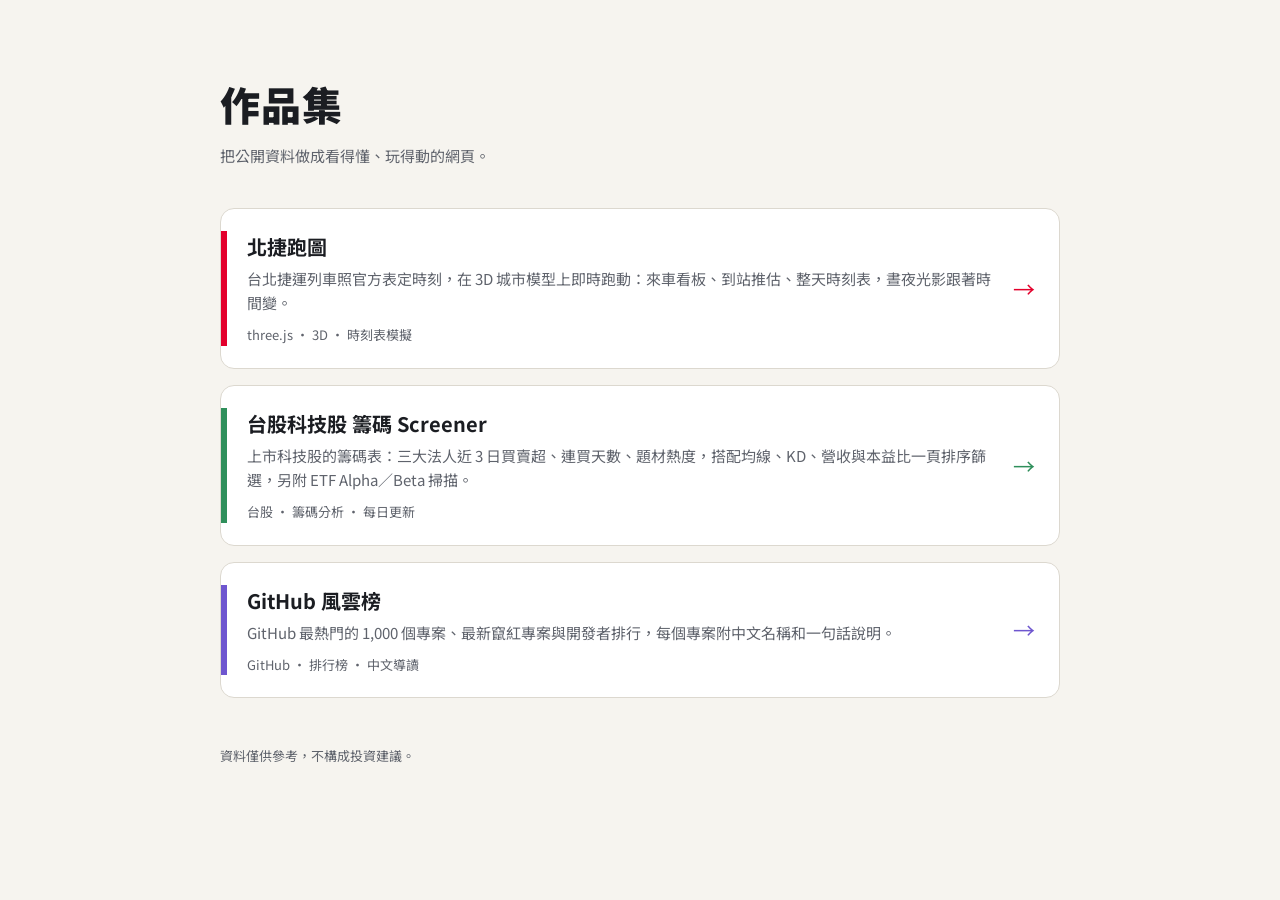
==== index.html @ ba65b97c "作品集：北捷跑圖、台股科技股籌碼 Screener、GitHub 風雲榜（只含成品頁面）" ====
<!doctype html>
<html lang="zh-Hant">
<head>
<meta charset="utf-8">
<meta name="viewport" content="width=device-width, initial-scale=1">
<title>josh40110 作品集</title>
<meta name="description" content="三個資料視覺化作品：台北捷運 3D 跑圖、台股科技股籌碼表、GitHub 風雲榜。">
<link rel="icon" href="data:,">
<link rel="preconnect" href="https://fonts.googleapis.com">
<link rel="preconnect" href="https://fonts.gstatic.com" crossorigin>
<link href="https://fonts.googleapis.com/css2?family=Noto+Sans+TC:wght@400;500;700;900&display=swap" rel="stylesheet">
<style>
  :root { --bg:#f6f4ef; --ink:#1b1d22; --mute:#5f636c; --line:#dcd8cf; --card:#fff; }
  @media (prefers-color-scheme: dark) { :root { --bg:#14161b; --ink:#ecebe7; --mute:#9a9ea7; --line:#2b2f37; --card:#1b1e24; } }
  * { box-sizing:border-box; }
  body { margin:0; background:var(--bg); color:var(--ink); font-family:"Noto Sans TC",system-ui,sans-serif; line-height:1.6; }
  main { max-width:880px; margin:0 auto; padding:72px 20px 56px; }
  h1 { font-size:clamp(28px,5vw,40px); font-weight:900; margin:0 0 8px; letter-spacing:.02em; }
  .lead { color:var(--mute); margin:0 0 40px; }
  ul { list-style:none; margin:0; padding:0; display:grid; gap:16px; }
  a.card { display:grid; grid-template-columns:6px 1fr auto; gap:20px; align-items:center; padding:22px 24px 22px 0;
    background:var(--card); border:1px solid var(--line); border-radius:14px; color:inherit; text-decoration:none;
    transition:transform .15s ease, border-color .15s ease; overflow:hidden; }
  a.card:hover, a.card:focus-visible { transform:translateY(-2px); border-color:var(--accent); outline:none; }
  .bar { align-self:stretch; background:var(--accent); }
  h2 { font-size:20px; margin:0 0 4px; }
  p { margin:0; color:var(--mute); font-size:15px; }
  .tags { margin-top:10px; font-size:13px; color:var(--mute); }
  .go { font-size:22px; color:var(--accent); }
  footer { margin-top:48px; font-size:13px; color:var(--mute); }
  @media (max-width:520px) { a.card { grid-template-columns:6px 1fr; } .go { display:none; } }
</style>
</head>
<body>
<main>
  <h1>作品集</h1>
  <p class="lead">把公開資料做成看得懂、玩得動的網頁。</p>
  <ul>
    <li><a class="card" href="mrt/" style="--accent:#E3002C">
      <span class="bar"></span>
      <div><h2>北捷跑圖</h2>
        <p>台北捷運列車照官方表定時刻，在 3D 城市模型上即時跑動：來車看板、到站推估、整天時刻表，晝夜光影跟著時間變。</p>
        <div class="tags">three.js · 3D · 時刻表模擬</div></div>
      <span class="go" aria-hidden="true">→</span></a></li>
    <li><a class="card" href="tw-tech/" style="--accent:#2F8F5B">
      <span class="bar"></span>
      <div><h2>台股科技股 籌碼 Screener</h2>
        <p>上市科技股的籌碼表：三大法人近 3 日買賣超、連買天數、題材熱度，搭配均線、KD、營收與本益比一頁排序篩選，另附 ETF Alpha／Beta 掃描。</p>
        <div class="tags">台股 · 籌碼分析 · 每日更新</div></div>
      <span class="go" aria-hidden="true">→</span></a></li>
    <li><a class="card" href="github-rank/" style="--accent:#6E56CF">
      <span class="bar"></span>
      <div><h2>GitHub 風雲榜</h2>
        <p>GitHub 最熱門的 1,000 個專案、最新竄紅專案與開發者排行，每個專案附中文名稱和一句話說明。</p>
        <div class="tags">GitHub · 排行榜 · 中文導讀</div></div>
      <span class="go" aria-hidden="true">→</span></a></li>
  </ul>
  <footer>資料僅供參考，不構成投資建議。</footer>
</main>
</body>
</html>
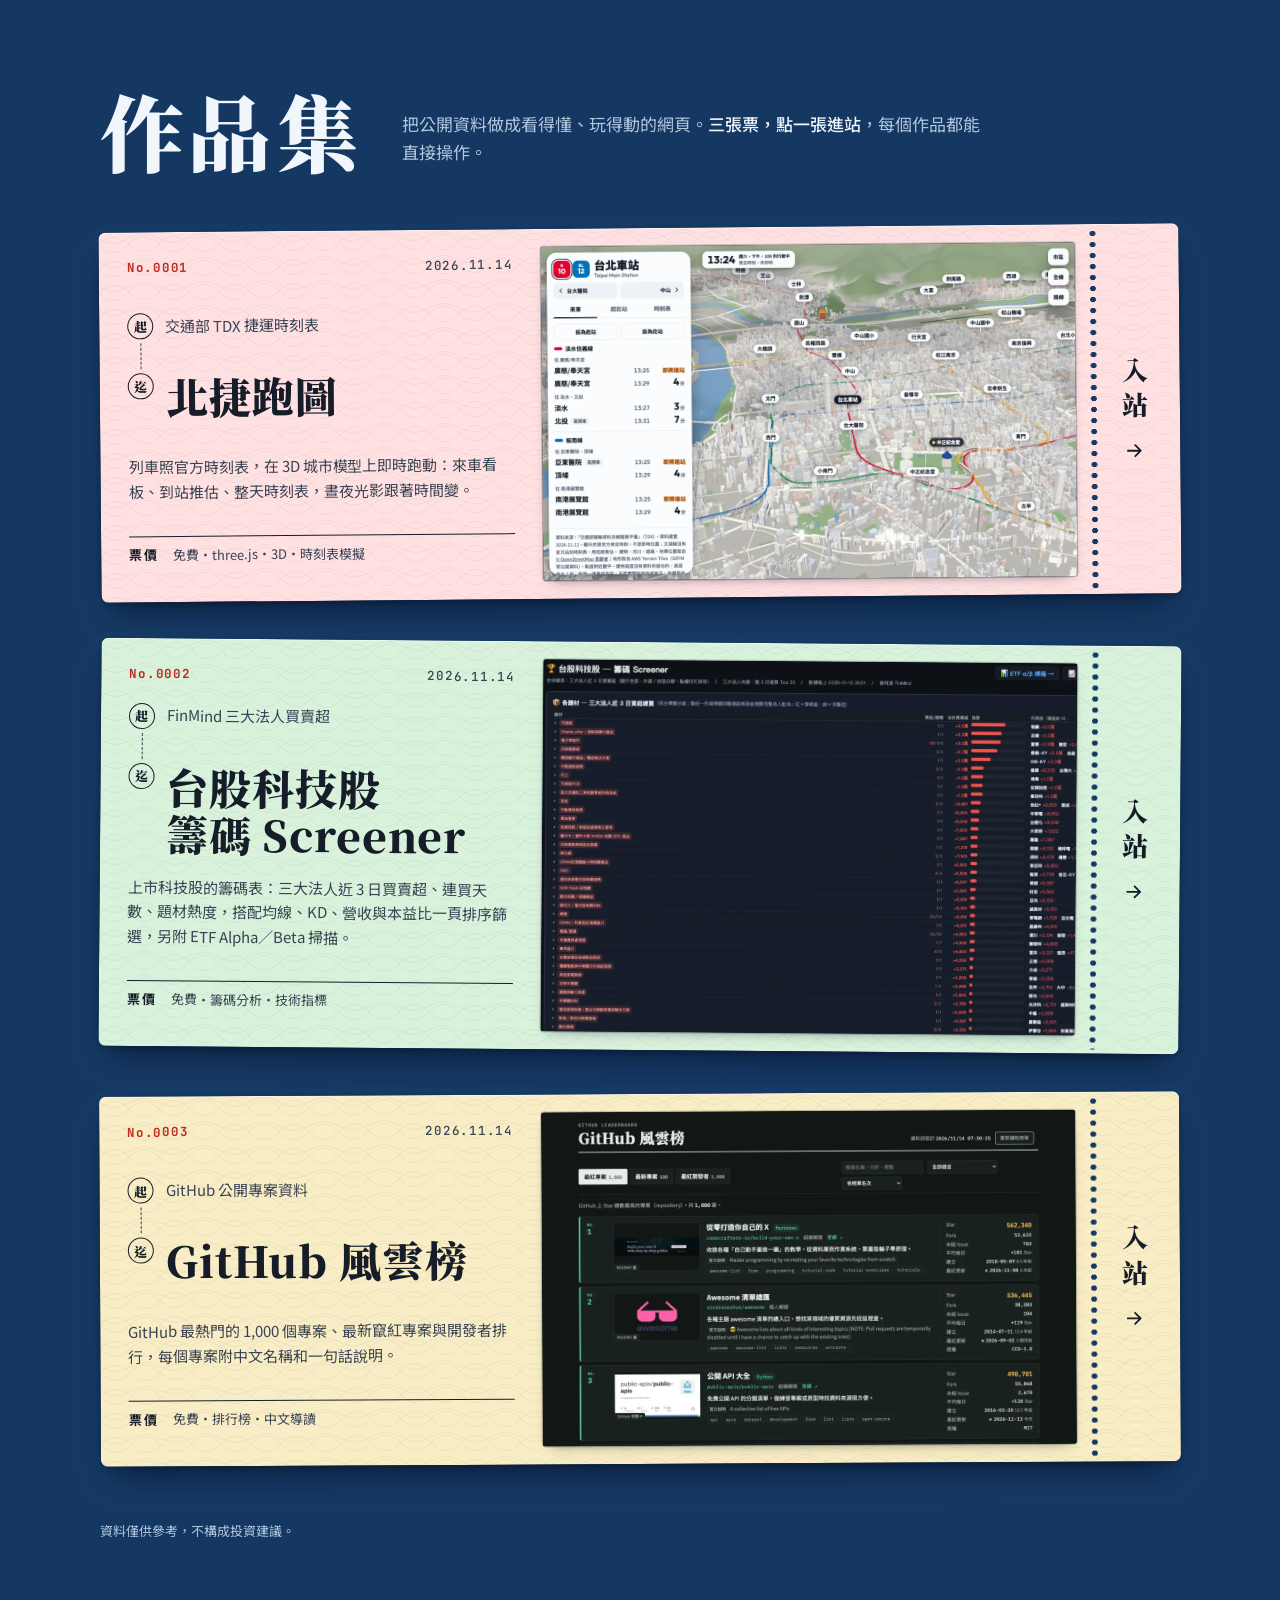
==== commit 38efa999: "首頁改版：名片式車票入口；台股寬版、資料更新" ====
--- a/index.html
+++ b/index.html
@@ -3,59 +3,83 @@
 <head>
 <meta charset="utf-8">
 <meta name="viewport" content="width=device-width, initial-scale=1">
-<title>josh40110 作品集</title>
-<meta name="description" content="三個資料視覺化作品：台北捷運 3D 跑圖、台股科技股籌碼表、GitHub 風雲榜。">
-<link rel="icon" href="data:,">
+<title>作品集</title>
+<meta name="description" content="三個把公開資料做成可操作網頁的作品：台北捷運 3D 跑圖、台股科技股籌碼 Screener、GitHub 風雲榜。">
+<meta name="theme-color" content="#1d3a63">
+<link rel="icon" href="data:image/svg+xml,%3Csvg xmlns='http://www.w3.org/2000/svg' viewBox='0 0 32 20'%3E%3Crect width='32' height='20' rx='2' fill='%23f6dfe0'/%3E%3Ccircle cx='32' cy='10' r='4' fill='%231d3a63'/%3E%3Cpath d='M23 1v18' stroke='%23c23a2b' stroke-dasharray='2 2'/%3E%3C/svg%3E">
 <link rel="preconnect" href="https://fonts.googleapis.com">
 <link rel="preconnect" href="https://fonts.gstatic.com" crossorigin>
-<link href="https://fonts.googleapis.com/css2?family=Noto+Sans+TC:wght@400;500;700;900&display=swap" rel="stylesheet">
-<style>
-  :root { --bg:#f6f4ef; --ink:#1b1d22; --mute:#5f636c; --line:#dcd8cf; --card:#fff; }
-  @media (prefers-color-scheme: dark) { :root { --bg:#14161b; --ink:#ecebe7; --mute:#9a9ea7; --line:#2b2f37; --card:#1b1e24; } }
-  * { box-sizing:border-box; }
-  body { margin:0; background:var(--bg); color:var(--ink); font-family:"Noto Sans TC",system-ui,sans-serif; line-height:1.6; }
-  main { max-width:880px; margin:0 auto; padding:72px 20px 56px; }
-  h1 { font-size:clamp(28px,5vw,40px); font-weight:900; margin:0 0 8px; letter-spacing:.02em; }
-  .lead { color:var(--mute); margin:0 0 40px; }
-  ul { list-style:none; margin:0; padding:0; display:grid; gap:16px; }
-  a.card { display:grid; grid-template-columns:6px 1fr auto; gap:20px; align-items:center; padding:22px 24px 22px 0;
-    background:var(--card); border:1px solid var(--line); border-radius:14px; color:inherit; text-decoration:none;
-    transition:transform .15s ease, border-color .15s ease; overflow:hidden; }
-  a.card:hover, a.card:focus-visible { transform:translateY(-2px); border-color:var(--accent); outline:none; }
-  .bar { align-self:stretch; background:var(--accent); }
-  h2 { font-size:20px; margin:0 0 4px; }
-  p { margin:0; color:var(--mute); font-size:15px; }
-  .tags { margin-top:10px; font-size:13px; color:var(--mute); }
-  .go { font-size:22px; color:var(--accent); }
-  footer { margin-top:48px; font-size:13px; color:var(--mute); }
-  @media (max-width:520px) { a.card { grid-template-columns:6px 1fr; } .go { display:none; } }
-</style>
+<link href="https://fonts.googleapis.com/css2?family=JetBrains+Mono:wght@500;700&family=Noto+Sans+TC:wght@400;500;700&family=Noto+Serif+TC:wght@700;900&display=swap" rel="stylesheet">
+<style>:root{color-scheme:light;--ground:oklch(34% .085 255);--ground-deep:oklch(29% .08 255);--on-ground:oklch(97% .01 250);--on-ground-mute:oklch(82% .04 250);--ink:oklch(23% .025 260);--ink-soft:oklch(38% .03 260);--stamp:oklch(53% .19 29);--stock-1:oklch(93.5% .035 15);--stock-2:oklch(93.5% .04 150);--stock-3:oklch(94.5% .055 95);--serif:"Noto Serif TC", "Songti TC", serif;--sans:"Noto Sans TC", "PingFang TC", system-ui, sans-serif;--mono:"JetBrains Mono", ui-monospace, monospace}*{box-sizing:border-box}html{background:var(--ground)}body{min-height:100vh;color:var(--on-ground);font-family:var(--sans);background:var(--ground);margin:0;line-height:1.65}::selection{background:var(--stamp);color:#fff}:focus-visible{outline:3px solid var(--stamp);outline-offset:5px}main{max-width:1120px;margin:0 auto;padding:clamp(40px,7vw,88px) 20px 72px}header{grid-template-columns:auto 1fr;align-items:end;gap:8px 40px;margin-bottom:clamp(32px,5vw,56px);display:grid}h1{font-family:var(--serif);letter-spacing:.04em;margin:0;font-size:clamp(44px,7vw,84px);font-weight:900;line-height:1}.lead{max-width:34em;color:var(--on-ground-mute);margin:0;padding-bottom:6px;font-size:clamp(15px,1.6vw,17px)}.lead b{color:var(--on-ground);font-weight:500}ol.tickets{gap:clamp(28px,4vw,44px);margin:0;padding:0;list-style:none;display:grid}a.ticket{--stock:var(--stock-1);color:var(--ink);background-color:var(--stock);background-image:var(--guilloche);transform:rotate(var(--tilt,0deg));border-radius:7px;grid-template-columns:minmax(0,.95fr) minmax(0,1.15fr) 104px;text-decoration:none;transition:transform .45s cubic-bezier(.16,1,.3,1),box-shadow .45s cubic-bezier(.16,1,.3,1);display:grid;position:relative;box-shadow:inset 0 1px oklch(100% 0 0/.5),0 18px 34px -14px oklch(12% .05 260/.65),0 3px 8px -2px oklch(12% .05 260/.35)}li:first-child a.ticket{--tilt:-.5deg}li:nth-child(2) a.ticket{--tilt:.45deg;--stock:var(--stock-2)}li:nth-child(3) a.ticket{--tilt:-.3deg;--stock:var(--stock-3)}a.ticket{--guilloche:url("data:image/svg+xml,%3Csvg xmlns='http://www.w3.org/2000/svg' width='120' height='24' viewBox='0 0 120 24'%3E%3Cg fill='none' stroke='%23203a5c' stroke-opacity='.07' stroke-width='.8'%3E%3Cpath d='M0 12c10-10 20-10 30 0s20 10 30 0 20-10 30 0 20 10 30 0'/%3E%3Cpath d='M0 12c10 10 20 10 30 0s20-10 30 0 20 10 30 0 20-10 30 0'/%3E%3Cpath d='M0 6c15 6 15 6 30 0s15-6 30 0 15 6 30 0 15-6 30 0'/%3E%3C/g%3E%3C/svg%3E")}.face{grid-template-rows:auto 1fr auto;gap:18px;min-width:0;padding:26px 28px 24px;display:grid}.meta{font-family:var(--mono);letter-spacing:.06em;color:var(--ink-soft);font-variant-numeric:tabular-nums;justify-content:space-between;gap:12px;font-size:12.5px;font-weight:500;display:flex}.meta .no{color:var(--stamp);font-weight:700}.route{grid-template-columns:26px 1fr;align-content:center;column-gap:12px;display:grid}.route .k{border:1.5px solid var(--ink);width:26px;height:26px;font-family:var(--serif);border-radius:50%;grid-row:span 1;place-items:center;font-size:13px;font-weight:900;line-height:1;display:grid}.route .from{color:var(--ink-soft);align-self:center;margin:0;font-size:15px}.route .line{border-left:1.5px dashed var(--ink-soft);grid-column:1;justify-self:center;width:0;height:26px;margin:4px 0}.route h2{font-family:var(--serif);letter-spacing:.02em;text-wrap:balance;align-self:center;margin:0;font-size:clamp(28px,3.6vw,42px);font-weight:900;line-height:1.12}.desc{color:var(--ink-soft);max-width:30em;margin:0;font-size:15px}.fare{border-top:1.5px solid var(--ink);grid-template-columns:auto 1fr;font-size:13px;display:grid}.fare dt,.fare dd{margin:0;padding:7px 0 0}.fare dt{letter-spacing:.15em;padding-right:14px;font-weight:700}.fare dd{color:var(--ink-soft)}.shot{min-width:0;margin:18px 0;position:relative}.shot img{aspect-ratio:16/10;object-fit:cover;object-position:left top;background:var(--ink);border-radius:3px;width:100%;height:100%;display:block;box-shadow:0 0 0 1px oklch(23% .025 260/.25),0 6px 14px -8px oklch(15% .04 260/.5)}.stub{align-content:center;place-items:center;gap:14px;margin-left:18px;display:grid;position:relative}.stub:after{content:"";background:var(--ground);border-radius:50%;width:30px;height:30px;transition:transform .35s cubic-bezier(.16,1,.3,1);position:absolute;top:calc(50% - 15px);right:-15px;transform:scale(0);box-shadow:inset 2px 0 4px oklch(12% .05 260/.45)}.stub:before{content:"";background:radial-gradient(circle at center, var(--ground) 2.6px, transparent 3px) 0 0 / 8px 11px repeat-y;width:8px;position:absolute;top:4px;bottom:4px;left:-4px}.stub .go{writing-mode:vertical-rl;font-family:var(--serif);letter-spacing:.35em;margin-right:6px;font-size:26px;font-weight:900}.stub svg{width:22px;height:22px;margin-right:6px}.stamp{pointer-events:none;width:104px;height:104px;color:var(--stamp);opacity:0;mix-blend-mode:multiply;transition:opacity .18s ease-out,transform .28s cubic-bezier(.2,1.4,.4,1);position:absolute;bottom:6px;right:118px;transform:rotate(-14deg)scale(1.35)}a.ticket:hover,a.ticket:focus-visible{transform:rotate(0)translateY(-3px);box-shadow:inset 0 1px oklch(100% 0 0/.5),0 26px 44px -16px oklch(12% .05 260/.75),0 4px 10px -2px oklch(12% .05 260/.4)}a.ticket:hover .stub:after,a.ticket:focus-visible .stub:after{transform:scale(1)}a.ticket:hover .stamp,a.ticket:focus-visible .stamp{opacity:.88;transform:rotate(-14deg)scale(1)}footer{color:var(--on-ground-mute);flex-wrap:wrap;justify-content:space-between;gap:16px;margin-top:56px;font-size:13px;display:flex}@media (width<=860px){a.ticket{grid-template-columns:1fr;transform:none}.shot{order:-1;margin:14px 14px 0}.face{padding:20px 20px 18px}.stub{grid-auto-flow:column;justify-content:space-between;margin:0;padding:14px 20px 16px}.stub:before{background-repeat:repeat-x;background-size:11px 8px;width:auto;height:8px;inset:-4px 4px auto}.stub:after{inset:auto auto -15px calc(50% - 15px);box-shadow:inset 0 2px 4px oklch(12% .05 260/.45)}.stub .go{writing-mode:horizontal-tb;letter-spacing:.3em;margin:0;font-size:20px}.stub svg{margin:0}.stamp{width:84px;height:84px;bottom:74px;right:20px}header{grid-template-columns:1fr}}@media (prefers-reduced-motion:reduce){a.ticket,.stub:after,.stamp{transition:none}.stamp{transform:rotate(-14deg)}}</style>
 </head>
 <body>
 <main>
-  <h1>作品集</h1>
-  <p class="lead">把公開資料做成看得懂、玩得動的網頁。</p>
-  <ul>
-    <li><a class="card" href="mrt/" style="--accent:#E3002C">
-      <span class="bar"></span>
-      <div><h2>北捷跑圖</h2>
-        <p>台北捷運列車照官方表定時刻，在 3D 城市模型上即時跑動：來車看板、到站推估、整天時刻表，晝夜光影跟著時間變。</p>
-        <div class="tags">three.js · 3D · 時刻表模擬</div></div>
-      <span class="go" aria-hidden="true">→</span></a></li>
-    <li><a class="card" href="tw-tech/" style="--accent:#2F8F5B">
-      <span class="bar"></span>
-      <div><h2>台股科技股 籌碼 Screener</h2>
-        <p>上市科技股的籌碼表：三大法人近 3 日買賣超、連買天數、題材熱度，搭配均線、KD、營收與本益比一頁排序篩選，另附 ETF Alpha／Beta 掃描。</p>
-        <div class="tags">台股 · 籌碼分析 · 每日更新</div></div>
-      <span class="go" aria-hidden="true">→</span></a></li>
-    <li><a class="card" href="github-rank/" style="--accent:#6E56CF">
-      <span class="bar"></span>
-      <div><h2>GitHub 風雲榜</h2>
-        <p>GitHub 最熱門的 1,000 個專案、最新竄紅專案與開發者排行，每個專案附中文名稱和一句話說明。</p>
-        <div class="tags">GitHub · 排行榜 · 中文導讀</div></div>
-      <span class="go" aria-hidden="true">→</span></a></li>
-  </ul>
-  <footer>資料僅供參考，不構成投資建議。</footer>
+  <header>
+    <h1>作品集</h1>
+    <p class="lead">把公開資料做成看得懂、玩得動的網頁。<b>三張票，點一張進站</b>，每個作品都能直接操作。</p>
+  </header>
+
+  <ol class="tickets">
+    <li>
+      <a class="ticket" href="mrt/">
+        <div class="face">
+          <div class="meta"><span class="no">No.0001</span><span>2026.11.14</span></div>
+          <div class="route">
+            <span class="k">起</span><p class="from">交通部 TDX 捷運時刻表</p>
+            <span class="line" aria-hidden="true"></span><span></span>
+            <span class="k">迄</span><h2>北捷跑圖</h2>
+          </div>
+          <div>
+            <p class="desc">列車照官方時刻表，在 3D 城市模型上即時跑動：來車看板、到站推估、整天時刻表，晝夜光影跟著時間變。</p>
+          </div>
+          <dl class="fare"><dt>票價</dt><dd>免費・three.js・3D・時刻表模擬</dd></dl>
+        </div>
+        <div class="shot"><img src="assets/mrt.webp" width="1200" height="750" alt="北捷跑圖畫面：左側台北車站來車看板，右側 3D 台北市區與各捷運路線"></div>
+        <div class="stub"><span class="go">入站</span><svg viewBox="0 0 24 24" fill="none" stroke="currentColor" stroke-width="2" stroke-linecap="round" stroke-linejoin="round" aria-hidden="true"><path d="M5 12h14M13 6l6 6-6 6"/></svg></div>
+        <svg class="stamp" viewBox="0 0 100 100" aria-hidden="true"><circle cx="50" cy="50" r="46" fill="none" stroke="currentColor" stroke-width="3"/><circle cx="50" cy="50" r="38" fill="none" stroke="currentColor" stroke-width="1.2"/><text x="50" y="46" text-anchor="middle" font-family="Noto Serif TC, serif" font-weight="900" font-size="20" fill="currentColor">已剪票</text><text x="50" y="66" text-anchor="middle" font-family="JetBrains Mono, monospace" font-weight="700" font-size="10" fill="currentColor">2026.11.14</text></svg>
+      </a>
+    </li>
+    <li>
+      <a class="ticket" href="tw-tech/">
+        <div class="face">
+          <div class="meta"><span class="no">No.0002</span><span>2026.11.14</span></div>
+          <div class="route">
+            <span class="k">起</span><p class="from">FinMind 三大法人買賣超</p>
+            <span class="line" aria-hidden="true"></span><span></span>
+            <span class="k">迄</span><h2>台股科技股<br>籌碼 Screener</h2>
+          </div>
+          <div>
+            <p class="desc">上市科技股的籌碼表：三大法人近 3 日買賣超、連買天數、題材熱度，搭配均線、KD、營收與本益比一頁排序篩選，另附 ETF Alpha／Beta 掃描。</p>
+          </div>
+          <dl class="fare"><dt>票價</dt><dd>免費・籌碼分析・技術指標</dd></dl>
+        </div>
+        <div class="shot"><img src="assets/tw-tech.webp" width="1200" height="750" loading="lazy" alt="台股科技股籌碼 Screener 畫面：各題材三大法人近 3 日買賣超總覽表"></div>
+        <div class="stub"><span class="go">入站</span><svg viewBox="0 0 24 24" fill="none" stroke="currentColor" stroke-width="2" stroke-linecap="round" stroke-linejoin="round" aria-hidden="true"><path d="M5 12h14M13 6l6 6-6 6"/></svg></div>
+        <svg class="stamp" viewBox="0 0 100 100" aria-hidden="true"><circle cx="50" cy="50" r="46" fill="none" stroke="currentColor" stroke-width="3"/><circle cx="50" cy="50" r="38" fill="none" stroke="currentColor" stroke-width="1.2"/><text x="50" y="46" text-anchor="middle" font-family="Noto Serif TC, serif" font-weight="900" font-size="20" fill="currentColor">已剪票</text><text x="50" y="66" text-anchor="middle" font-family="JetBrains Mono, monospace" font-weight="700" font-size="10" fill="currentColor">2026.11.14</text></svg>
+      </a>
+    </li>
+    <li>
+      <a class="ticket" href="github-rank/">
+        <div class="face">
+          <div class="meta"><span class="no">No.0003</span><span>2026.11.14</span></div>
+          <div class="route">
+            <span class="k">起</span><p class="from">GitHub 公開專案資料</p>
+            <span class="line" aria-hidden="true"></span><span></span>
+            <span class="k">迄</span><h2>GitHub 風雲榜</h2>
+          </div>
+          <div>
+            <p class="desc">GitHub 最熱門的 1,000 個專案、最新竄紅專案與開發者排行，每個專案附中文名稱和一句話說明。</p>
+          </div>
+          <dl class="fare"><dt>票價</dt><dd>免費・排行榜・中文導讀</dd></dl>
+        </div>
+        <div class="shot"><img src="assets/github-rank.webp" width="1200" height="750" loading="lazy" alt="GitHub 風雲榜畫面：最紅專案排行，每列附中文名稱與一句話說明"></div>
+        <div class="stub"><span class="go">入站</span><svg viewBox="0 0 24 24" fill="none" stroke="currentColor" stroke-width="2" stroke-linecap="round" stroke-linejoin="round" aria-hidden="true"><path d="M5 12h14M13 6l6 6-6 6"/></svg></div>
+        <svg class="stamp" viewBox="0 0 100 100" aria-hidden="true"><circle cx="50" cy="50" r="46" fill="none" stroke="currentColor" stroke-width="3"/><circle cx="50" cy="50" r="38" fill="none" stroke="currentColor" stroke-width="1.2"/><text x="50" y="46" text-anchor="middle" font-family="Noto Serif TC, serif" font-weight="900" font-size="20" fill="currentColor">已剪票</text><text x="50" y="66" text-anchor="middle" font-family="JetBrains Mono, monospace" font-weight="700" font-size="10" fill="currentColor">2026.11.14</text></svg>
+      </a>
+    </li>
+  </ol>
+
+  <footer><span>資料僅供參考，不構成投資建議。</span></footer>
 </main>
 </body>
 </html>
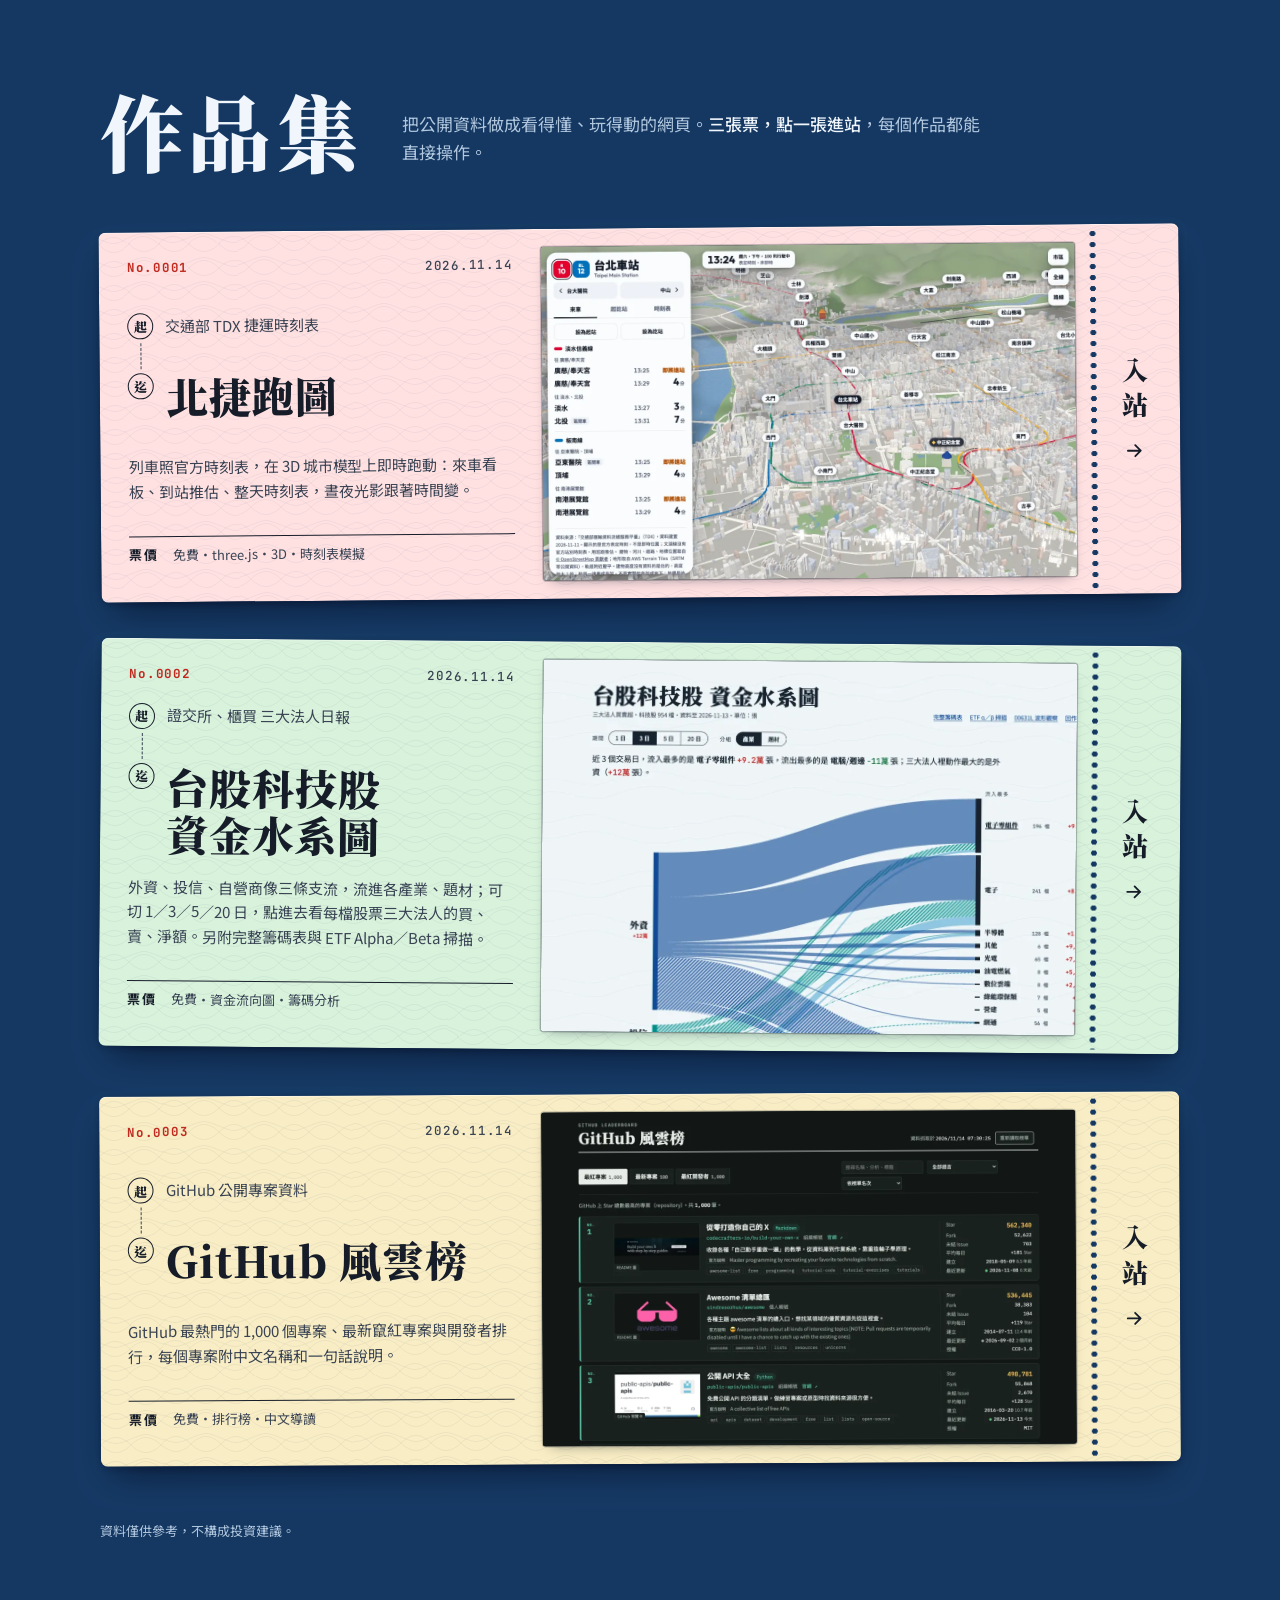
==== commit 5b8d2f1c: "首頁：台股票卡換成資金水系圖截圖與說明" ====
--- a/index.html
+++ b/index.html
@@ -44,16 +44,16 @@
         <div class="face">
           <div class="meta"><span class="no">No.0002</span><span>2026.11.14</span></div>
           <div class="route">
-            <span class="k">起</span><p class="from">FinMind 三大法人買賣超</p>
+            <span class="k">起</span><p class="from">證交所、櫃買 三大法人日報</p>
             <span class="line" aria-hidden="true"></span><span></span>
-            <span class="k">迄</span><h2>台股科技股<br>籌碼 Screener</h2>
+            <span class="k">迄</span><h2>台股科技股<br>資金水系圖</h2>
           </div>
           <div>
-            <p class="desc">上市科技股的籌碼表：三大法人近 3 日買賣超、連買天數、題材熱度，搭配均線、KD、營收與本益比一頁排序篩選，另附 ETF Alpha／Beta 掃描。</p>
+            <p class="desc">外資、投信、自營商像三條支流，流進各產業、題材；可切 1／3／5／20 日，點進去看每檔股票三大法人的買、賣、淨額。另附完整籌碼表與 ETF Alpha／Beta 掃描。</p>
           </div>
-          <dl class="fare"><dt>票價</dt><dd>免費・籌碼分析・技術指標</dd></dl>
+          <dl class="fare"><dt>票價</dt><dd>免費・資金流向圖・籌碼分析</dd></dl>
         </div>
-        <div class="shot"><img src="assets/tw-tech.webp" width="1200" height="750" loading="lazy" alt="台股科技股籌碼 Screener 畫面：各題材三大法人近 3 日買賣超總覽表"></div>
+        <div class="shot"><img src="assets/tw-tech.webp" width="1200" height="750" loading="lazy" alt="台股資金水系圖畫面：外資、投信、自營商三條支流流向各產業，右側標出流入流出張數"></div>
         <div class="stub"><span class="go">入站</span><svg viewBox="0 0 24 24" fill="none" stroke="currentColor" stroke-width="2" stroke-linecap="round" stroke-linejoin="round" aria-hidden="true"><path d="M5 12h14M13 6l6 6-6 6"/></svg></div>
         <svg class="stamp" viewBox="0 0 100 100" aria-hidden="true"><circle cx="50" cy="50" r="46" fill="none" stroke="currentColor" stroke-width="3"/><circle cx="50" cy="50" r="38" fill="none" stroke="currentColor" stroke-width="1.2"/><text x="50" y="46" text-anchor="middle" font-family="Noto Serif TC, serif" font-weight="900" font-size="20" fill="currentColor">已剪票</text><text x="50" y="66" text-anchor="middle" font-family="JetBrains Mono, monospace" font-weight="700" font-size="10" fill="currentColor">2026.11.14</text></svg>
       </a>
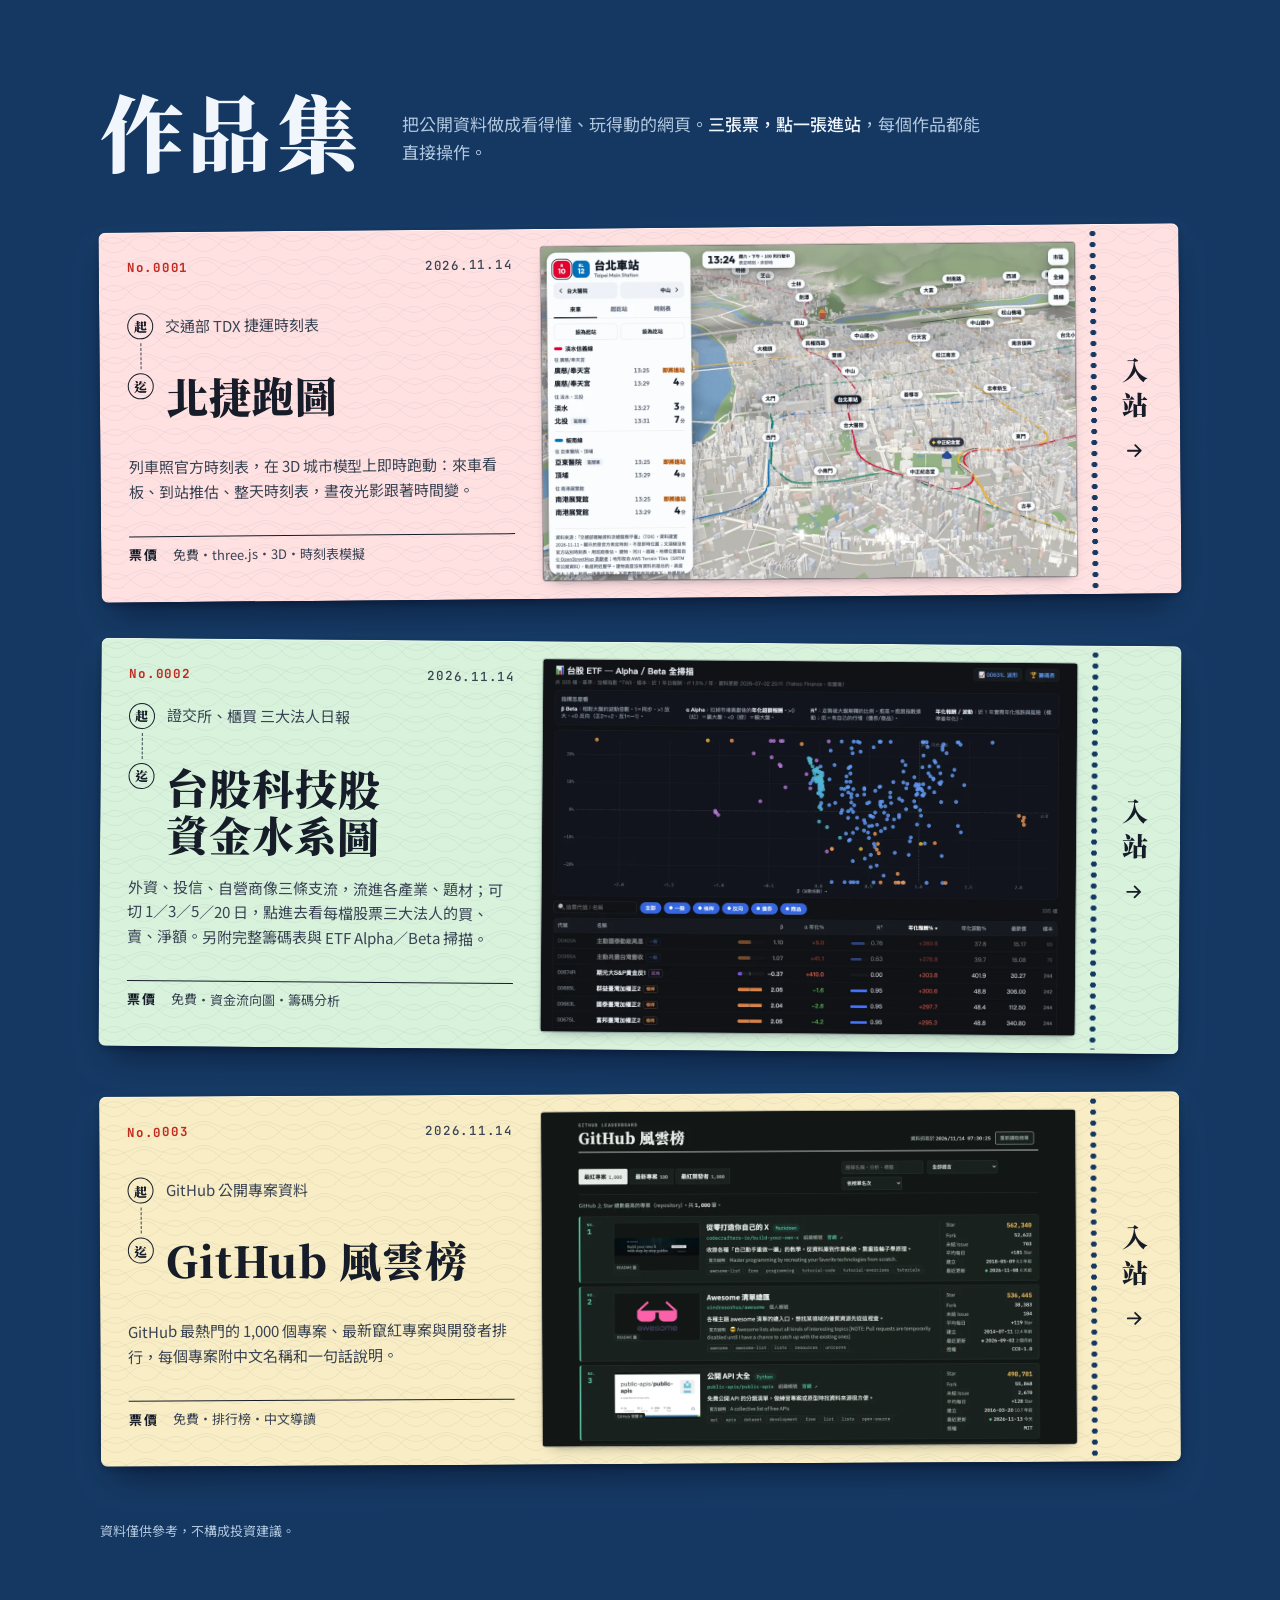
==== commit 0f8958f0: "首頁：台股票卡圖換成 ETF Alpha/Beta 掃描畫面" ====
--- a/index.html
+++ b/index.html
@@ -53,7 +53,7 @@
           </div>
           <dl class="fare"><dt>票價</dt><dd>免費・資金流向圖・籌碼分析</dd></dl>
         </div>
-        <div class="shot"><img src="assets/tw-tech.webp" width="1200" height="750" loading="lazy" alt="台股資金水系圖畫面：外資、投信、自營商三條支流流向各產業，右側標出流入流出張數"></div>
+        <div class="shot"><img src="assets/tw-tech.webp" width="1200" height="750" loading="lazy" alt="台股 ETF Alpha／Beta 全掃描畫面：335 檔 ETF 的 β 與 α 散佈圖，下方是可排序的指標表"></div>
         <div class="stub"><span class="go">入站</span><svg viewBox="0 0 24 24" fill="none" stroke="currentColor" stroke-width="2" stroke-linecap="round" stroke-linejoin="round" aria-hidden="true"><path d="M5 12h14M13 6l6 6-6 6"/></svg></div>
         <svg class="stamp" viewBox="0 0 100 100" aria-hidden="true"><circle cx="50" cy="50" r="46" fill="none" stroke="currentColor" stroke-width="3"/><circle cx="50" cy="50" r="38" fill="none" stroke="currentColor" stroke-width="1.2"/><text x="50" y="46" text-anchor="middle" font-family="Noto Serif TC, serif" font-weight="900" font-size="20" fill="currentColor">已剪票</text><text x="50" y="66" text-anchor="middle" font-family="JetBrains Mono, monospace" font-weight="700" font-size="10" fill="currentColor">2026.11.14</text></svg>
       </a>
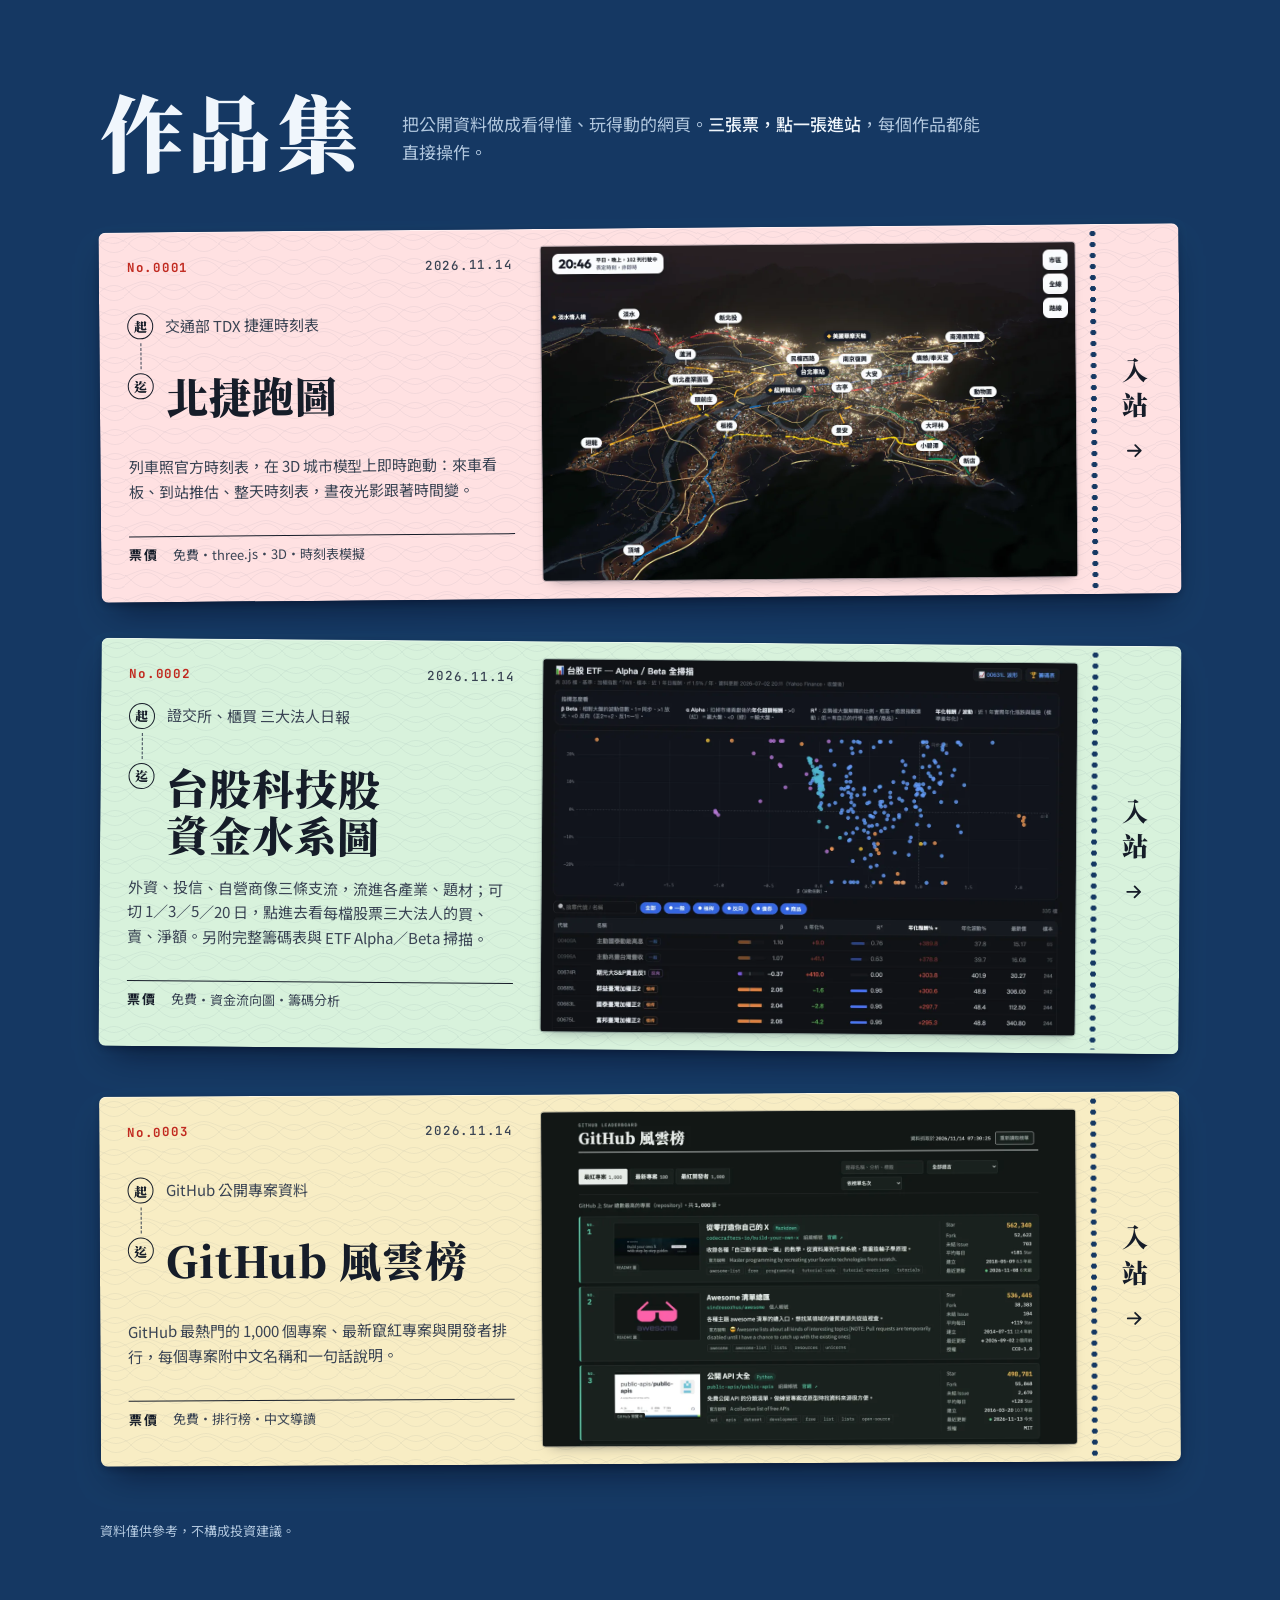
==== commit 1ca7001e: "首頁：北捷跑圖入口圖換成夜景城市（平日 20:46 的 3D 台北與各線列車） Co-Authored-By: Claude Fable 5.2 <noreply@anthropic.com>" ====
--- a/index.html
+++ b/index.html
@@ -34,7 +34,7 @@
           </div>
           <dl class="fare"><dt>票價</dt><dd>免費・three.js・3D・時刻表模擬</dd></dl>
         </div>
-        <div class="shot"><img src="assets/mrt.webp" width="1200" height="750" alt="北捷跑圖畫面：左側台北車站來車看板，右側 3D 台北市區與各捷運路線"></div>
+        <div class="shot"><img src="assets/mrt.webp" width="1200" height="750" alt="北捷跑圖夜景：晚上 8 點 46 分的 3D 台北，城市燈光裡各線列車沿著路線移動"></div>
         <div class="stub"><span class="go">入站</span><svg viewBox="0 0 24 24" fill="none" stroke="currentColor" stroke-width="2" stroke-linecap="round" stroke-linejoin="round" aria-hidden="true"><path d="M5 12h14M13 6l6 6-6 6"/></svg></div>
         <svg class="stamp" viewBox="0 0 100 100" aria-hidden="true"><circle cx="50" cy="50" r="46" fill="none" stroke="currentColor" stroke-width="3"/><circle cx="50" cy="50" r="38" fill="none" stroke="currentColor" stroke-width="1.2"/><text x="50" y="46" text-anchor="middle" font-family="Noto Serif TC, serif" font-weight="900" font-size="20" fill="currentColor">已剪票</text><text x="50" y="66" text-anchor="middle" font-family="JetBrains Mono, monospace" font-weight="700" font-size="10" fill="currentColor">2026.11.14</text></svg>
       </a>
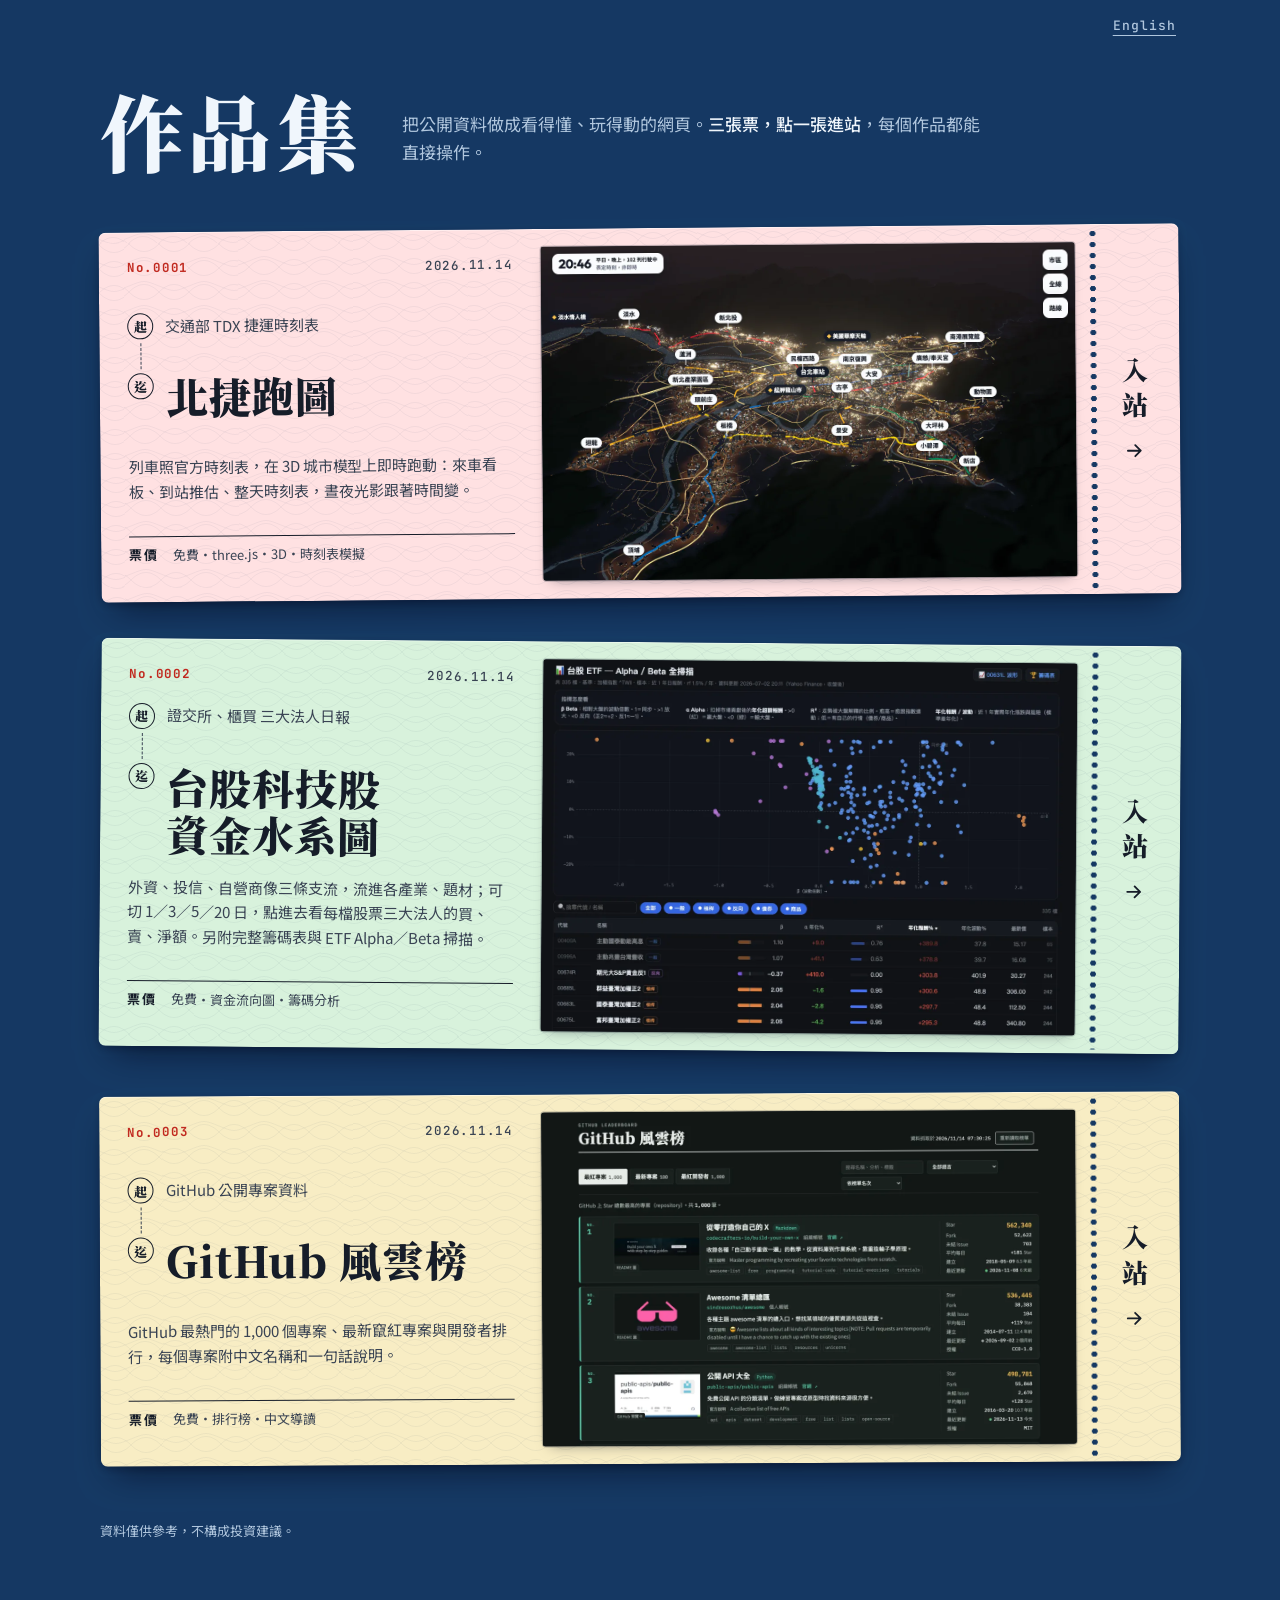
==== commit 0eae7fba: "英文版入口 /en/：北捷、台股、深海水族館三張票；首頁加語言切換 Co-Authored-By: Claude Fable 5.2 <noreply@anthropic.com>" ====
--- a/index.html
+++ b/index.html
@@ -10,10 +10,11 @@
 <link rel="preconnect" href="https://fonts.googleapis.com">
 <link rel="preconnect" href="https://fonts.gstatic.com" crossorigin>
 <link href="https://fonts.googleapis.com/css2?family=JetBrains+Mono:wght@500;700&family=Noto+Sans+TC:wght@400;500;700&family=Noto+Serif+TC:wght@700;900&display=swap" rel="stylesheet">
-<style>:root{color-scheme:light;--ground:oklch(34% .085 255);--ground-deep:oklch(29% .08 255);--on-ground:oklch(97% .01 250);--on-ground-mute:oklch(82% .04 250);--ink:oklch(23% .025 260);--ink-soft:oklch(38% .03 260);--stamp:oklch(53% .19 29);--stock-1:oklch(93.5% .035 15);--stock-2:oklch(93.5% .04 150);--stock-3:oklch(94.5% .055 95);--serif:"Noto Serif TC", "Songti TC", serif;--sans:"Noto Sans TC", "PingFang TC", system-ui, sans-serif;--mono:"JetBrains Mono", ui-monospace, monospace}*{box-sizing:border-box}html{background:var(--ground)}body{min-height:100vh;color:var(--on-ground);font-family:var(--sans);background:var(--ground);margin:0;line-height:1.65}::selection{background:var(--stamp);color:#fff}:focus-visible{outline:3px solid var(--stamp);outline-offset:5px}main{max-width:1120px;margin:0 auto;padding:clamp(40px,7vw,88px) 20px 72px}header{grid-template-columns:auto 1fr;align-items:end;gap:8px 40px;margin-bottom:clamp(32px,5vw,56px);display:grid}h1{font-family:var(--serif);letter-spacing:.04em;margin:0;font-size:clamp(44px,7vw,84px);font-weight:900;line-height:1}.lead{max-width:34em;color:var(--on-ground-mute);margin:0;padding-bottom:6px;font-size:clamp(15px,1.6vw,17px)}.lead b{color:var(--on-ground);font-weight:500}ol.tickets{gap:clamp(28px,4vw,44px);margin:0;padding:0;list-style:none;display:grid}a.ticket{--stock:var(--stock-1);color:var(--ink);background-color:var(--stock);background-image:var(--guilloche);transform:rotate(var(--tilt,0deg));border-radius:7px;grid-template-columns:minmax(0,.95fr) minmax(0,1.15fr) 104px;text-decoration:none;transition:transform .45s cubic-bezier(.16,1,.3,1),box-shadow .45s cubic-bezier(.16,1,.3,1);display:grid;position:relative;box-shadow:inset 0 1px oklch(100% 0 0/.5),0 18px 34px -14px oklch(12% .05 260/.65),0 3px 8px -2px oklch(12% .05 260/.35)}li:first-child a.ticket{--tilt:-.5deg}li:nth-child(2) a.ticket{--tilt:.45deg;--stock:var(--stock-2)}li:nth-child(3) a.ticket{--tilt:-.3deg;--stock:var(--stock-3)}a.ticket{--guilloche:url("data:image/svg+xml,%3Csvg xmlns='http://www.w3.org/2000/svg' width='120' height='24' viewBox='0 0 120 24'%3E%3Cg fill='none' stroke='%23203a5c' stroke-opacity='.07' stroke-width='.8'%3E%3Cpath d='M0 12c10-10 20-10 30 0s20 10 30 0 20-10 30 0 20 10 30 0'/%3E%3Cpath d='M0 12c10 10 20 10 30 0s20-10 30 0 20 10 30 0 20-10 30 0'/%3E%3Cpath d='M0 6c15 6 15 6 30 0s15-6 30 0 15 6 30 0 15-6 30 0'/%3E%3C/g%3E%3C/svg%3E")}.face{grid-template-rows:auto 1fr auto;gap:18px;min-width:0;padding:26px 28px 24px;display:grid}.meta{font-family:var(--mono);letter-spacing:.06em;color:var(--ink-soft);font-variant-numeric:tabular-nums;justify-content:space-between;gap:12px;font-size:12.5px;font-weight:500;display:flex}.meta .no{color:var(--stamp);font-weight:700}.route{grid-template-columns:26px 1fr;align-content:center;column-gap:12px;display:grid}.route .k{border:1.5px solid var(--ink);width:26px;height:26px;font-family:var(--serif);border-radius:50%;grid-row:span 1;place-items:center;font-size:13px;font-weight:900;line-height:1;display:grid}.route .from{color:var(--ink-soft);align-self:center;margin:0;font-size:15px}.route .line{border-left:1.5px dashed var(--ink-soft);grid-column:1;justify-self:center;width:0;height:26px;margin:4px 0}.route h2{font-family:var(--serif);letter-spacing:.02em;text-wrap:balance;align-self:center;margin:0;font-size:clamp(28px,3.6vw,42px);font-weight:900;line-height:1.12}.desc{color:var(--ink-soft);max-width:30em;margin:0;font-size:15px}.fare{border-top:1.5px solid var(--ink);grid-template-columns:auto 1fr;font-size:13px;display:grid}.fare dt,.fare dd{margin:0;padding:7px 0 0}.fare dt{letter-spacing:.15em;padding-right:14px;font-weight:700}.fare dd{color:var(--ink-soft)}.shot{min-width:0;margin:18px 0;position:relative}.shot img{aspect-ratio:16/10;object-fit:cover;object-position:left top;background:var(--ink);border-radius:3px;width:100%;height:100%;display:block;box-shadow:0 0 0 1px oklch(23% .025 260/.25),0 6px 14px -8px oklch(15% .04 260/.5)}.stub{align-content:center;place-items:center;gap:14px;margin-left:18px;display:grid;position:relative}.stub:after{content:"";background:var(--ground);border-radius:50%;width:30px;height:30px;transition:transform .35s cubic-bezier(.16,1,.3,1);position:absolute;top:calc(50% - 15px);right:-15px;transform:scale(0);box-shadow:inset 2px 0 4px oklch(12% .05 260/.45)}.stub:before{content:"";background:radial-gradient(circle at center, var(--ground) 2.6px, transparent 3px) 0 0 / 8px 11px repeat-y;width:8px;position:absolute;top:4px;bottom:4px;left:-4px}.stub .go{writing-mode:vertical-rl;font-family:var(--serif);letter-spacing:.35em;margin-right:6px;font-size:26px;font-weight:900}.stub svg{width:22px;height:22px;margin-right:6px}.stamp{pointer-events:none;width:104px;height:104px;color:var(--stamp);opacity:0;mix-blend-mode:multiply;transition:opacity .18s ease-out,transform .28s cubic-bezier(.2,1.4,.4,1);position:absolute;bottom:6px;right:118px;transform:rotate(-14deg)scale(1.35)}a.ticket:hover,a.ticket:focus-visible{transform:rotate(0)translateY(-3px);box-shadow:inset 0 1px oklch(100% 0 0/.5),0 26px 44px -16px oklch(12% .05 260/.75),0 4px 10px -2px oklch(12% .05 260/.4)}a.ticket:hover .stub:after,a.ticket:focus-visible .stub:after{transform:scale(1)}a.ticket:hover .stamp,a.ticket:focus-visible .stamp{opacity:.88;transform:rotate(-14deg)scale(1)}footer{color:var(--on-ground-mute);flex-wrap:wrap;justify-content:space-between;gap:16px;margin-top:56px;font-size:13px;display:flex}@media (width<=860px){a.ticket{grid-template-columns:1fr;transform:none}.shot{order:-1;margin:14px 14px 0}.face{padding:20px 20px 18px}.stub{grid-auto-flow:column;justify-content:space-between;margin:0;padding:14px 20px 16px}.stub:before{background-repeat:repeat-x;background-size:11px 8px;width:auto;height:8px;inset:-4px 4px auto}.stub:after{inset:auto auto -15px calc(50% - 15px);box-shadow:inset 0 2px 4px oklch(12% .05 260/.45)}.stub .go{writing-mode:horizontal-tb;letter-spacing:.3em;margin:0;font-size:20px}.stub svg{margin:0}.stamp{width:84px;height:84px;bottom:74px;right:20px}header{grid-template-columns:1fr}}@media (prefers-reduced-motion:reduce){a.ticket,.stub:after,.stamp{transition:none}.stamp{transform:rotate(-14deg)}}</style>
+<style>:root{color-scheme:light;--ground:oklch(34% .085 255);--ground-deep:oklch(29% .08 255);--on-ground:oklch(97% .01 250);--on-ground-mute:oklch(82% .04 250);--ink:oklch(23% .025 260);--ink-soft:oklch(38% .03 260);--stamp:oklch(53% .19 29);--stock-1:oklch(93.5% .035 15);--stock-2:oklch(93.5% .04 150);--stock-3:oklch(94.5% .055 95);--serif:"Noto Serif TC", "Songti TC", serif;--sans:"Noto Sans TC", "PingFang TC", system-ui, sans-serif;--mono:"JetBrains Mono", ui-monospace, monospace}*{box-sizing:border-box}html{background:var(--ground)}body{min-height:100vh;color:var(--on-ground);font-family:var(--sans);background:var(--ground);margin:0;line-height:1.65}::selection{background:var(--stamp);color:#fff}:focus-visible{outline:3px solid var(--stamp);outline-offset:5px}main{max-width:1120px;margin:0 auto;padding:clamp(40px,7vw,88px) 20px 72px;position:relative}.lang{min-height:44px;font-family:var(--mono);letter-spacing:.08em;color:var(--on-ground-mute);text-underline-offset:5px;align-items:center;padding:0 4px;font-size:13px;font-weight:500;text-decoration:underline;display:inline-flex;position:absolute;top:4px;right:20px}.lang:hover{color:var(--on-ground)}header{grid-template-columns:auto 1fr;align-items:end;gap:8px 40px;margin-bottom:clamp(32px,5vw,56px);display:grid}h1{font-family:var(--serif);letter-spacing:.04em;margin:0;font-size:clamp(44px,7vw,84px);font-weight:900;line-height:1}.lead{max-width:34em;color:var(--on-ground-mute);margin:0;padding-bottom:6px;font-size:clamp(15px,1.6vw,17px)}.lead b{color:var(--on-ground);font-weight:500}ol.tickets{gap:clamp(28px,4vw,44px);margin:0;padding:0;list-style:none;display:grid}a.ticket{--stock:var(--stock-1);color:var(--ink);background-color:var(--stock);background-image:var(--guilloche);transform:rotate(var(--tilt,0deg));border-radius:7px;grid-template-columns:minmax(0,.95fr) minmax(0,1.15fr) 104px;text-decoration:none;transition:transform .45s cubic-bezier(.16,1,.3,1),box-shadow .45s cubic-bezier(.16,1,.3,1);display:grid;position:relative;box-shadow:inset 0 1px oklch(100% 0 0/.5),0 18px 34px -14px oklch(12% .05 260/.65),0 3px 8px -2px oklch(12% .05 260/.35)}li:first-child a.ticket{--tilt:-.5deg}li:nth-child(2) a.ticket{--tilt:.45deg;--stock:var(--stock-2)}li:nth-child(3) a.ticket{--tilt:-.3deg;--stock:var(--stock-3)}a.ticket{--guilloche:url("data:image/svg+xml,%3Csvg xmlns='http://www.w3.org/2000/svg' width='120' height='24' viewBox='0 0 120 24'%3E%3Cg fill='none' stroke='%23203a5c' stroke-opacity='.07' stroke-width='.8'%3E%3Cpath d='M0 12c10-10 20-10 30 0s20 10 30 0 20-10 30 0 20 10 30 0'/%3E%3Cpath d='M0 12c10 10 20 10 30 0s20-10 30 0 20 10 30 0 20-10 30 0'/%3E%3Cpath d='M0 6c15 6 15 6 30 0s15-6 30 0 15 6 30 0 15-6 30 0'/%3E%3C/g%3E%3C/svg%3E")}.face{grid-template-rows:auto 1fr auto;gap:18px;min-width:0;padding:26px 28px 24px;display:grid}.meta{font-family:var(--mono);letter-spacing:.06em;color:var(--ink-soft);font-variant-numeric:tabular-nums;justify-content:space-between;gap:12px;font-size:12.5px;font-weight:500;display:flex}.meta .no{color:var(--stamp);font-weight:700}.route{grid-template-columns:26px 1fr;align-content:center;column-gap:12px;display:grid}.route .k{border:1.5px solid var(--ink);width:26px;height:26px;font-family:var(--serif);border-radius:50%;grid-row:span 1;place-items:center;font-size:13px;font-weight:900;line-height:1;display:grid}.route .from{color:var(--ink-soft);align-self:center;margin:0;font-size:15px}.route .line{border-left:1.5px dashed var(--ink-soft);grid-column:1;justify-self:center;width:0;height:26px;margin:4px 0}.route h2{font-family:var(--serif);letter-spacing:.02em;text-wrap:balance;align-self:center;margin:0;font-size:clamp(28px,3.6vw,42px);font-weight:900;line-height:1.12}.desc{color:var(--ink-soft);max-width:30em;margin:0;font-size:15px}.fare{border-top:1.5px solid var(--ink);grid-template-columns:auto 1fr;font-size:13px;display:grid}.fare dt,.fare dd{margin:0;padding:7px 0 0}.fare dt{letter-spacing:.15em;padding-right:14px;font-weight:700}.fare dd{color:var(--ink-soft)}.shot{min-width:0;margin:18px 0;position:relative}.shot img{aspect-ratio:16/10;object-fit:cover;object-position:left top;background:var(--ink);border-radius:3px;width:100%;height:100%;display:block;box-shadow:0 0 0 1px oklch(23% .025 260/.25),0 6px 14px -8px oklch(15% .04 260/.5)}.stub{align-content:center;place-items:center;gap:14px;margin-left:18px;display:grid;position:relative}.stub:after{content:"";background:var(--ground);border-radius:50%;width:30px;height:30px;transition:transform .35s cubic-bezier(.16,1,.3,1);position:absolute;top:calc(50% - 15px);right:-15px;transform:scale(0);box-shadow:inset 2px 0 4px oklch(12% .05 260/.45)}.stub:before{content:"";background:radial-gradient(circle at center, var(--ground) 2.6px, transparent 3px) 0 0 / 8px 11px repeat-y;width:8px;position:absolute;top:4px;bottom:4px;left:-4px}.stub .go{writing-mode:vertical-rl;font-family:var(--serif);letter-spacing:.35em;margin-right:6px;font-size:26px;font-weight:900}.stub svg{width:22px;height:22px;margin-right:6px}.stamp{pointer-events:none;width:104px;height:104px;color:var(--stamp);opacity:0;mix-blend-mode:multiply;transition:opacity .18s ease-out,transform .28s cubic-bezier(.2,1.4,.4,1);position:absolute;bottom:6px;right:118px;transform:rotate(-14deg)scale(1.35)}a.ticket:hover,a.ticket:focus-visible{transform:rotate(0)translateY(-3px);box-shadow:inset 0 1px oklch(100% 0 0/.5),0 26px 44px -16px oklch(12% .05 260/.75),0 4px 10px -2px oklch(12% .05 260/.4)}a.ticket:hover .stub:after,a.ticket:focus-visible .stub:after{transform:scale(1)}a.ticket:hover .stamp,a.ticket:focus-visible .stamp{opacity:.88;transform:rotate(-14deg)scale(1)}footer{color:var(--on-ground-mute);flex-wrap:wrap;justify-content:space-between;gap:16px;margin-top:56px;font-size:13px;display:flex}@media (width<=860px){a.ticket{grid-template-columns:1fr;transform:none}.shot{order:-1;margin:14px 14px 0}.face{padding:20px 20px 18px}.stub{grid-auto-flow:column;justify-content:space-between;margin:0;padding:14px 20px 16px}.stub:before{background-repeat:repeat-x;background-size:11px 8px;width:auto;height:8px;inset:-4px 4px auto}.stub:after{inset:auto auto -15px calc(50% - 15px);box-shadow:inset 0 2px 4px oklch(12% .05 260/.45)}.stub .go{writing-mode:horizontal-tb;letter-spacing:.3em;margin:0;font-size:20px}.stub svg{margin:0}.stamp{width:84px;height:84px;bottom:74px;right:20px}header{grid-template-columns:1fr}}@media (prefers-reduced-motion:reduce){a.ticket,.stub:after,.stamp{transition:none}.stamp{transform:rotate(-14deg)}}</style>
 </head>
 <body>
 <main>
+  <a class="lang" href="en/" lang="en" hreflang="en">English</a>
   <header>
     <h1>作品集</h1>
     <p class="lead">把公開資料做成看得懂、玩得動的網頁。<b>三張票，點一張進站</b>，每個作品都能直接操作。</p>
